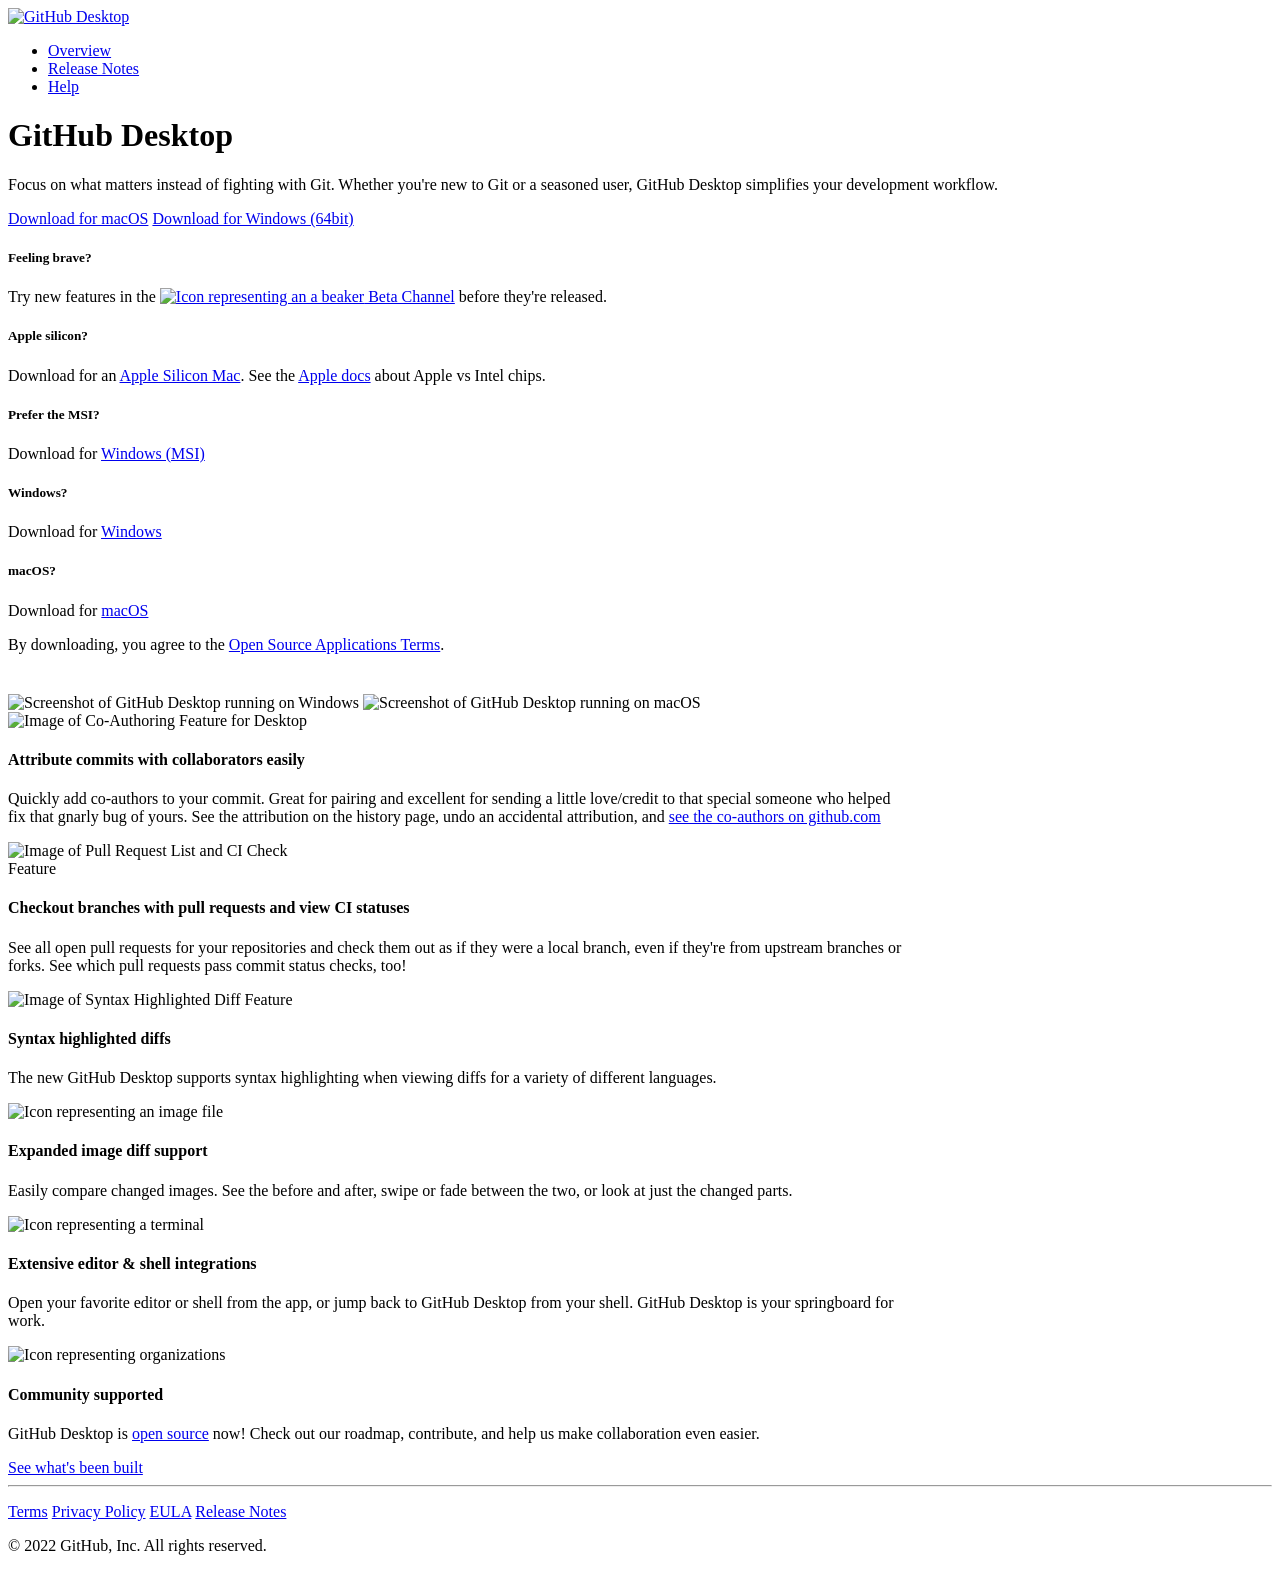
==== index1.html @ 291ac559 "Create index1.html" ====
<!doctype html>
<html lang="en" class="windows">
  <head>
  <meta charset="utf-8">
  <meta http-equiv="X-UA-Compatible" content="IE=edge,chrome=1">
  <meta http-equiv="content-language" content="en-gb">
  <meta name="viewport" content="width=device-width, initial-scale=1, maximum-scale=1">

  <link rel="stylesheet" type="text/css" href=/styles.css?0dff309aade9e7695ccf9d806ffb480474955c5c>

  <link rel="icon" sizes="any" mask href="https://github.githubassets.com/pinned-octocat.svg">
  <link rel="icon" type="image/x-icon" href="https://github.githubassets.com/favicon.ico">

  <script src="/javascript/os.js" charset="utf-8"></script>

  <!-- Begin Jekyll SEO tag v2.8.0 -->
<title>GitHub Desktop | Simple collaboration from your desktop</title>
<meta name="generator" content="Jekyll v3.9.0" />
<meta property="og:title" content="GitHub Desktop" />
<meta property="og:locale" content="en_US" />
<meta name="description" content="Simple collaboration from your desktop" />
<meta property="og:description" content="Simple collaboration from your desktop" />
<link rel="canonical" href="https://desktop.github.com/" />
<meta property="og:url" content="https://desktop.github.com/" />
<meta property="og:site_name" content="GitHub Desktop" />
<meta property="og:type" content="website" />
<meta name="twitter:card" content="summary" />
<meta property="twitter:title" content="GitHub Desktop" />
<script type="application/ld+json">
{"@context":"https://schema.org","@type":"WebSite","description":"Simple collaboration from your desktop","headline":"GitHub Desktop","name":"GitHub Desktop","url":"https://desktop.github.com/"}</script>
<!-- End Jekyll SEO tag -->

</head>

  <body>
    <header>
  <div class="container-new py-6 px-3 text-center">
    <a href="/">
      <img src="/images/desktop-icon.svg" alt="GitHub Desktop" width="96" height="96">
    </a>
    <ul class="nav list-style-none d-flex flex-justify-center f4">
  <li>
    <a class="d-inline-block m-2 current" href="/">Overview</a>
  </li>
  <li>
    <a class="d-inline-block m-2" href="/release-notes/">Release Notes</a>
  </li>
  <li>
    <a class="d-inline-block m-2" href="https://help.github.com/desktop/">Help</a>
  </li>
</ul>

  </div>
</header>

    <div class="hero text-center">
  <div class="container-new px-3">
    <div class="pb-6">
      <h1 class="f00-light text-white">
        GitHub Desktop
      </h1>
      <p class="col-md-8 mx-auto mb-4 f3-light">
        Focus on what matters instead of fighting with Git. Whether you're new to Git or a seasoned user, GitHub Desktop simplifies your development workflow.
      </p>

      <a class="mx-1 my-3 f3 btn btn-large btn-desktop-purple"
  href="https://central.github.com/deployments/desktop/desktop/latest/darwin"
  data-for-os="mac" data-download="mac">Download for macOS</a>
<a class="mx-1 my-3 f3 btn btn-large btn-desktop-purple"
  href="https://central.github.com/deployments/desktop/desktop/latest/win32"
  data-for-os="windows" data-download="windows">Download for Windows (64bit)</a>


<div style="max-width:900px" class="text-center container-new d-md-flex mb-md-4 mt-md-4">
  
  <div class="col-md-4 py-3 py-md-0 px-5">
    <h5 class="h5 my-2 text-white"> Feeling brave?</h4>
      <p>
        Try new features in the <a href="/beta"><img src="/images/octicons/beaker.svg" alt="Icon representing an a beaker"
          class="width-fit flex-auto" /> Beta Channel</a> before they're released.
      </p>
  </div>
  

  <div class="col-md-4 py-3 px-5 py-md-0">
    <div data-for-os="mac">
      <h5 class="h5 my-2 text-white">Apple silicon?</h5>
        <p>
          Download for an <a
            href="https://central.github.com/deployments/desktop/desktop/latest/darwin-arm64"
            data-download="mac">Apple Silicon Mac</a>. See the <a href="https://support.apple.com/en-us/HT211814">Apple
            docs</a> about Apple vs Intel chips.
        </p>
    </div>
    <div data-for-os="windows">
      <h5 class="h5 my-2 text-white">Prefer the MSI?</h5>
        <p>
          Download for <a
            href="https://central.github.com/deployments/desktop/desktop/latest/win32?format=msi"
            data-download="windows">Windows (MSI)</a>
        </p>
    </div>
  </div>

  <div class="col-md-4 py-3 py-md-0 px-5">
    <div data-for-os="mac">
      <h5 class="h5 my-2 text-white">Windows?</h5>
        <p>
          Download for <a
            href="https://central.github.com/deployments/desktop/desktop/latest/win32"
            data-download="windows">Windows</a>
        </p>
    </div>
    <div data-for-os="windows">
      <h5 class="h5 my-2 text-white">macOS?</h5>
        <p>
          Download for <a
            href="https://central.github.com/deployments/desktop/desktop/latest/darwin"
            data-download="mac">macOS</a>
        </p>
    </div>
  </div>
</div>

<p>
  By downloading, you agree to the <a href="/terms/">Open Source Applications Terms</a>.
</p>
    </div>
    <div class="d-block width-fit mx-auto mb-6" style="margin-top: 40px">
      <img src="/images/github-desktop-screenshot-windows.png" alt="Screenshot of GitHub Desktop running on Windows" class="app-screenshot" data-for-os="windows">
      <img src="/images/github-desktop-screenshot-mac.png" alt="Screenshot of GitHub Desktop running on macOS" class="app-screenshot" data-for-os="mac">
    </div>
  </div>
</div>

<!-- Features -->

<div style="max-width:900px" class="text-center container-new">
  <div class="container-new d-md-flex flex-items-center">
    <div class="flex-auto text-md-right col-md-4 p-5">
      <img src="/images/upgrade/co-authoring.png" alt="Image of Co-Authoring Feature for Desktop" style="max-width:314px">
    </div>
    <div class="flex-auto text-md-left col-md-4 p-5">
      <h4 class="f3-light text-white">
        Attribute commits with collaborators easily
      </h4>
      <p class="f4-light mt-2">
        Quickly add co-authors to your commit. Great for pairing and excellent for
        sending a little love/credit to that special someone who helped fix that
        gnarly bug of yours. See the attribution on the history page, undo an
        accidental attribution, and
        <a href="https://github.com/blog/2496-commit-together-with-co-authors">
          see&nbsp;the&nbsp;co-authors&nbsp;on&nbsp;github.com
        </a>
      </p>
    </div>
  </div>

  <div class="container-new d-md-flex flex-items-center flex-md-row-reverse mb-6">
    <div class="flex-auto text-md-left col-md-4 p-5">
      <img src="/images/upgrade/pr-checks.png" alt="Image of Pull Request List and CI Check Feature" style="max-width:324px">
    </div>

    <div class="flex-auto text-md-left col-md-4 p-5">
      <h4 class="f3-light text-white">
        Checkout branches with pull requests and view CI statuses
      </h4>
      <p class="f4-light mt-2">
        See all open pull requests for your repositories and check them out as if they were a local branch, even if
        they're from upstream branches or forks.
        See which pull requests pass commit status checks, too!
      </p>
    </div>
  </div>

  <div class="container-new d-md-flex flex-items-center mb-6">
    <div class="flex-auto text-md-right col-md-4 p-5 mx-md-auto" style="max-width: 425px">
      <img src="/images/upgrade/syntax-highlighting.png" alt="Image of Syntax Highlighted Diff Feature" class="width-fit">
    </div>
    <div class="flex-auto text-md-left col-md-4 p-5">
      <h4 class="f3-light text-white">
        Syntax highlighted diffs
      </h4>
      <p class="f4-light mt-2">
        The new GitHub Desktop supports syntax highlighting when viewing diffs for a variety of different languages.
      </p>
    </div>
  </div>
</div>

<div style="max-width:900px" class="text-center container-new">
  <div class="d-md-flex mb-md-6">
    <div class="flex-auto d-md-flex flex-items-top text-left col-md-4 px-5 px-md-2">
      <div class="pt-4 pt-md-0 text-center">
        <div class="d-inline-flex flex-items-center">
          <div class="purple-square d-flex flex-justify-center p-2">
            <img src="/images/octicons/file-media.svg" alt="Icon representing an image file" class="width-fit flex-auto" />
          </div>
        </div>

        <h4 class="h5 my-2 pt-1 text-white">
          Expanded image diff support
        </h4>
        <p class="f4-light mt-2 mb-0">
          Easily compare changed images. See the before and after, swipe or fade between the two,
          or look at just the changed parts.
        </p>
      </div>
    </div>

    <div class="flex-auto d-md-flex flex-items-top text-left col-md-4 px-5 px-md-2">
      <div class="pt-4 pt-md-0 text-center">
        <div class="d-inline-flex flex-items-center">
          <div class="purple-square d-flex flex-justify-center p-2">
            <img src="/images/octicons/terminal.svg" alt="Icon representing a terminal" class="width-fit flex-auto" />
          </div>
        </div>

        <h4 class="h5 my-2 pt-1 text-white">
          Extensive editor & shell integrations
        </h4>
        <p class="f4-light mt-2 mb-0">
          Open your favorite editor or shell from the app, or jump back to GitHub Desktop from your shell.
          GitHub Desktop is your springboard for work.
        </p>
      </div>
    </div>

    <div class="flex-auto d-md-flex flex-items-top text-left col-md-4 px-5 px-md-2">
      <div class="pt-4 pt-md-0 text-center">
        <div class="d-inline-flex flex-items-center">
          <div class="purple-square d-flex flex-justify-center p-2">
            <img src="/images/octicons/organization.svg" alt="Icon representing organizations" class="width-fit flex-auto" />
          </div>
        </div>

        <h4 class="h5 my-2 pt-1 text-white">
          Community supported
        </h4>
        <p class="f4-light mt-2 mb-0">
          GitHub Desktop is <a href="https://github.com/desktop/desktop">open source</a> now!
          Check out our roadmap, contribute, and help us make collaboration even easier.
        </p>
      </div>
    </div>
  </div>

  <a class="btn btn-outline-white f4 mb-6" href="https://github.com/desktop/desktop">
    See what's been built
  </a>
</div>

    <hr class="my-6 my-md-10 mx-auto col-md-1">

<div class="col-md-6 mx-auto text-center text-gray-lighter">
  <p>
    <a href="https://help.github.com/articles/github-terms-of-service/" class="mr-4">Terms</a>
    <a href="https://help.github.com/articles/github-privacy-statement/" class="mr-4">Privacy Policy</a>
    <a href="/eula"  class="mr-4">EULA</a>
    <a href="/release-notes/">Release Notes</a>
  </p>
</div>

<footer class="mb-6 px-3 text-gray text-center alt-text-small">
  <p class="copyright">© 2022 GitHub, Inc. All rights reserved.</p>
</footer>

  </body>
</html>
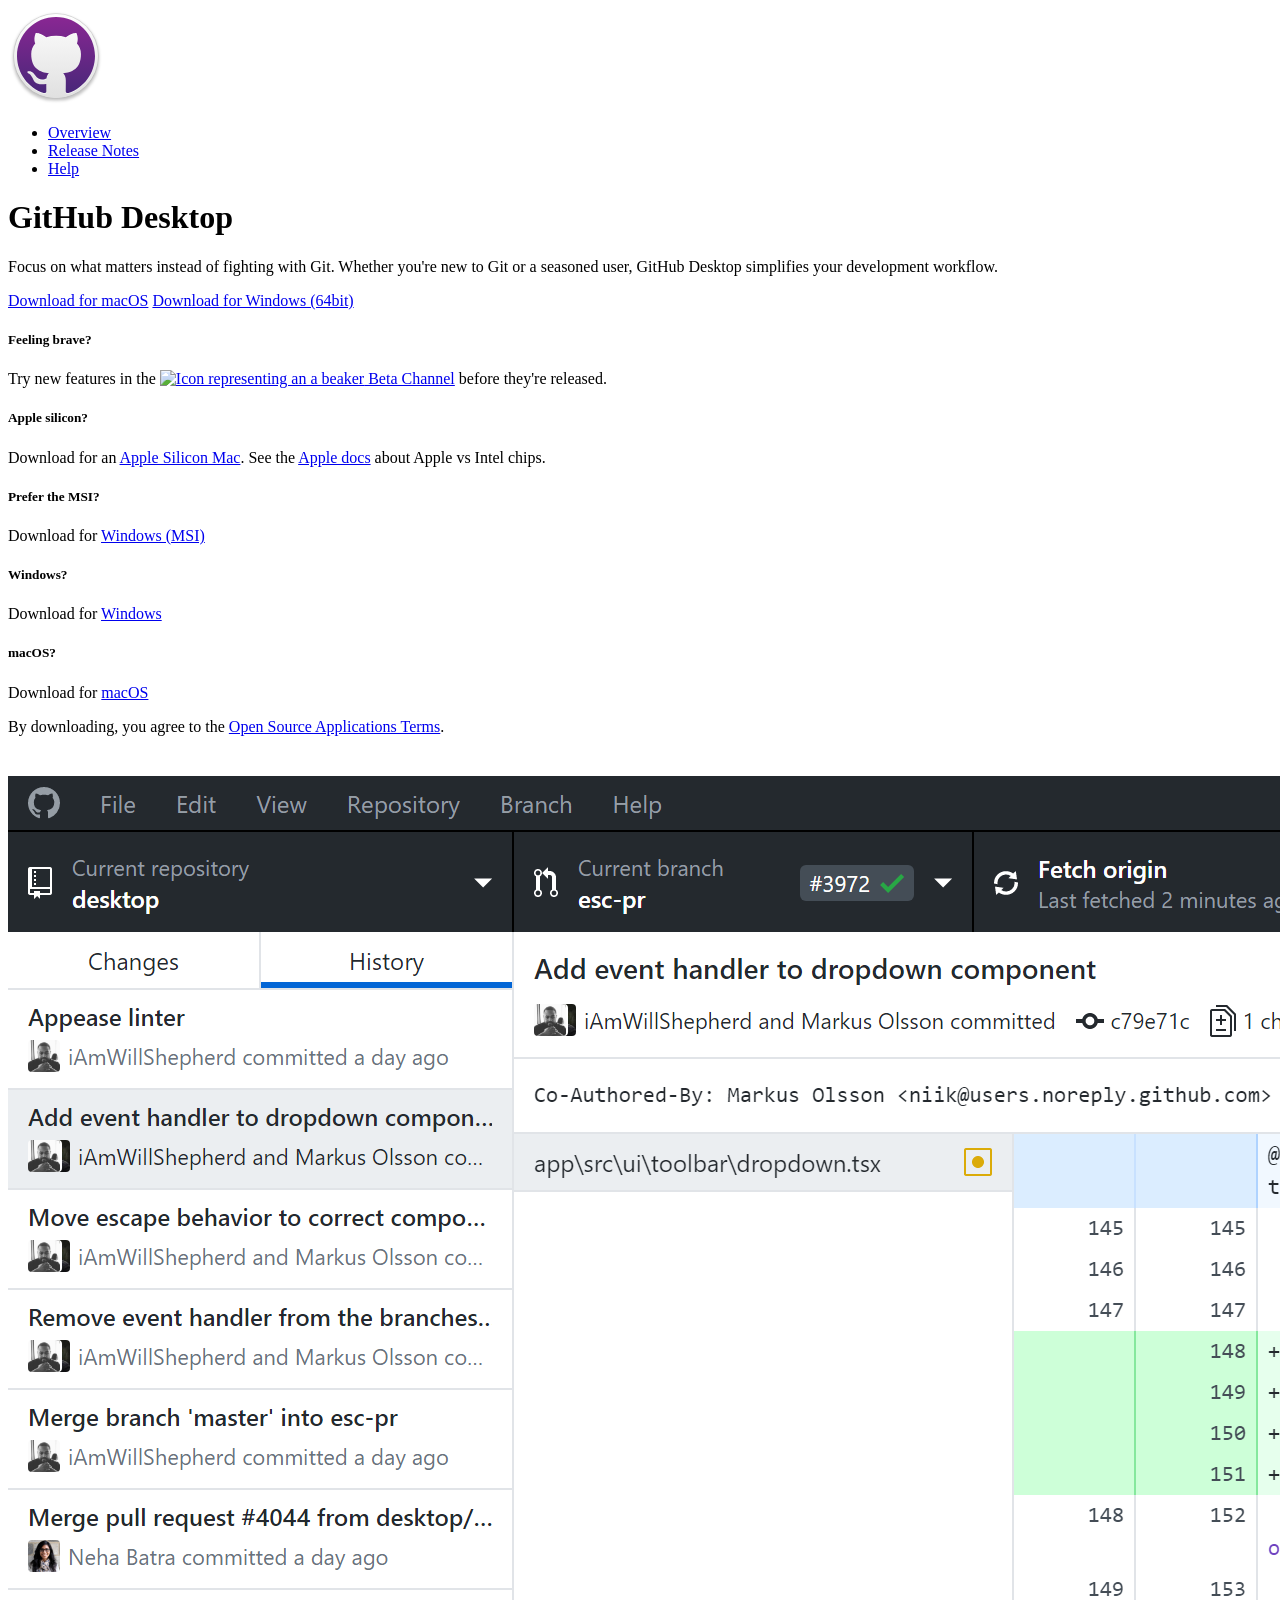
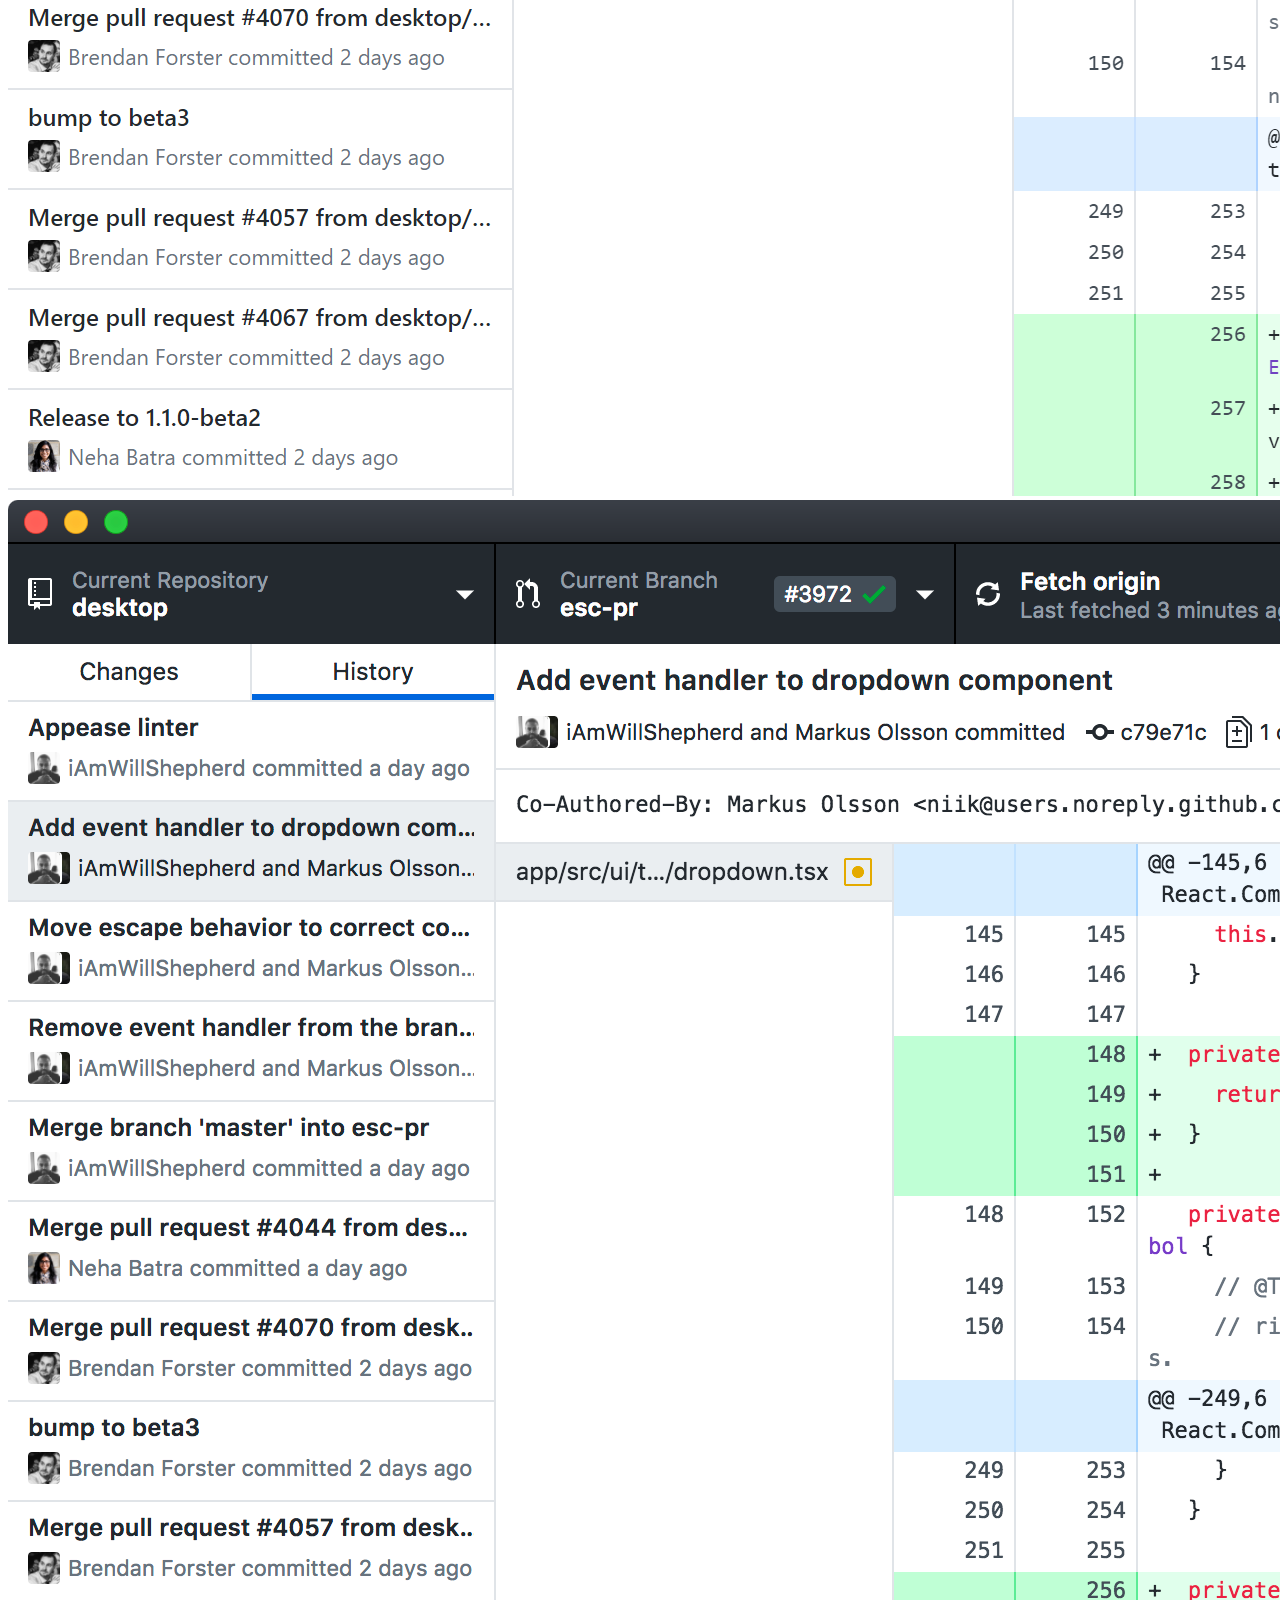
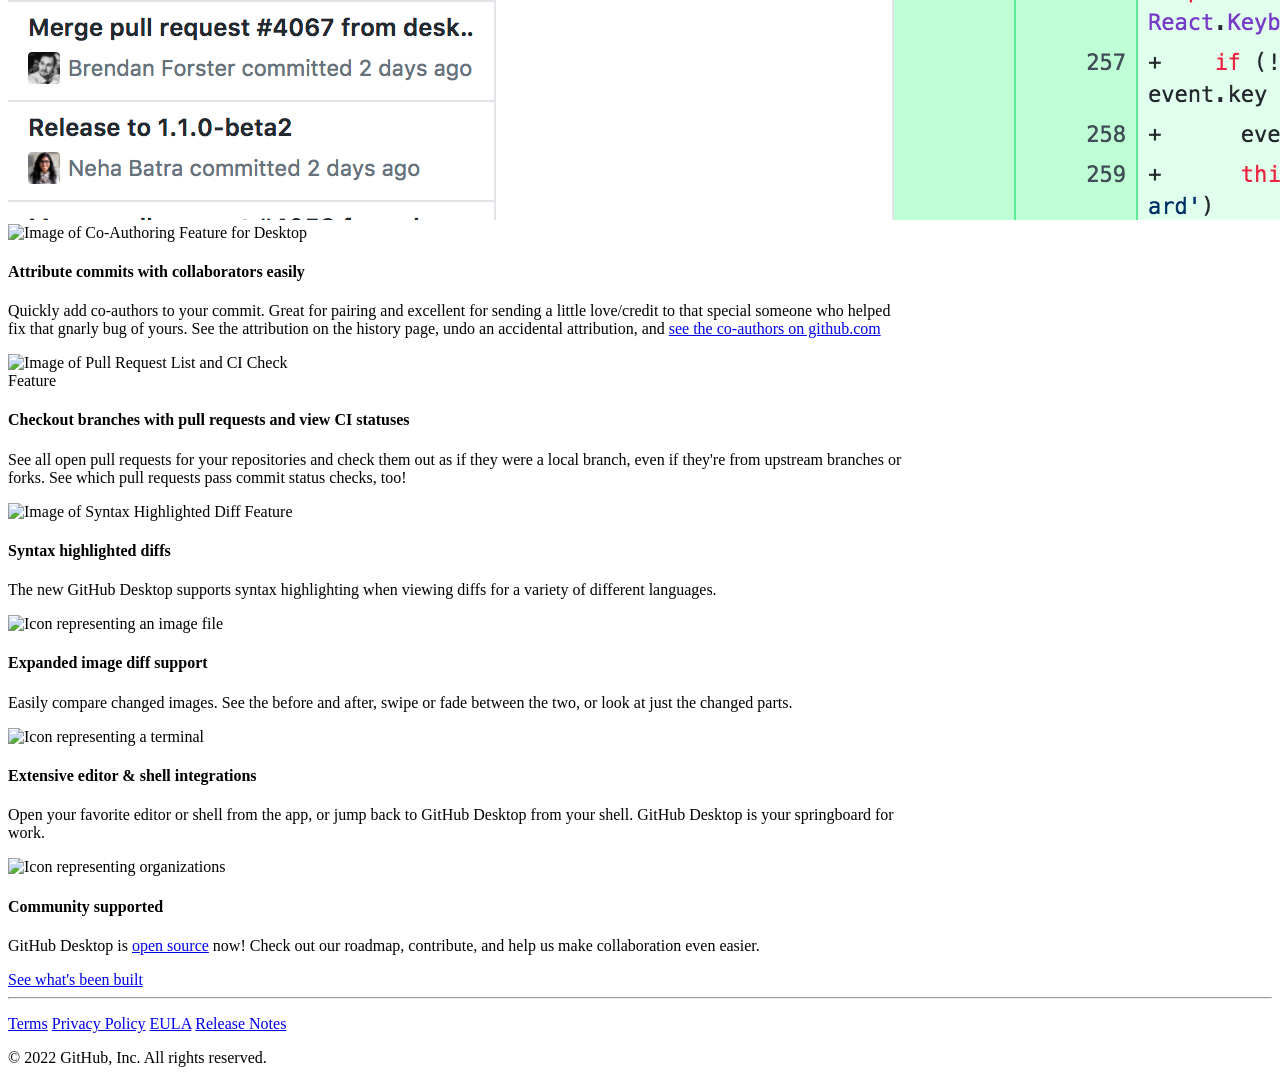
==== commit 3cc10ff7: "Update index1.html" ====
--- a/index1.html
+++ b/index1.html
@@ -36,7 +36,7 @@
     <header>
   <div class="container-new py-6 px-3 text-center">
     <a href="/">
-      <img src="/images/desktop-icon.svg" alt="GitHub Desktop" width="96" height="96">
+      <img src="/images/desktop-icon.svg" alt="GitHub Desktop2" width="96" height="96">
     </a>
     <ul class="nav list-style-none d-flex flex-justify-center f4">
   <li>
